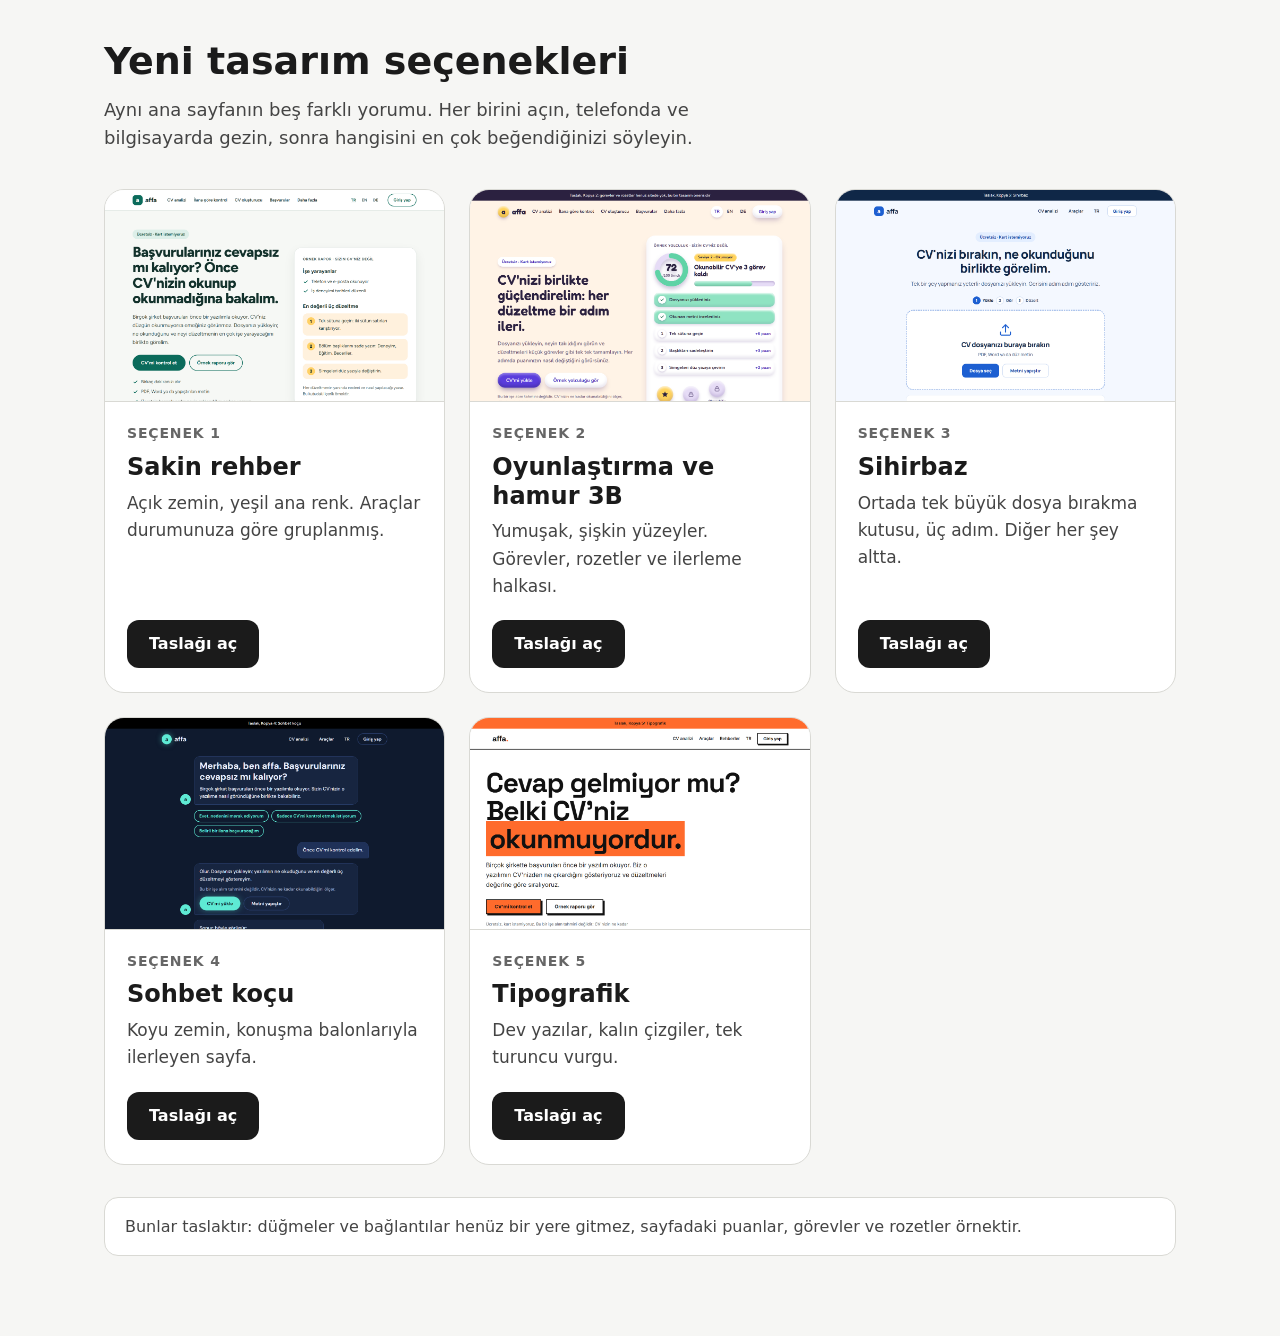
==== index.html @ 76621cd3 "Tasarim secenekleri: ana sayfa taslaklari Bes ana sayfa taslagi, galeri sayfasi ve onizleme resimler" ====
<!doctype html>
<html lang="tr">
<head>
<meta charset="utf-8">
<meta name="viewport" content="width=device-width, initial-scale=1">
<meta name="robots" content="noindex, nofollow">
<title>Yeni tasarım seçenekleri (taslak)</title>
<style>
*{box-sizing:border-box}
body{margin:0;background:#F6F6F4;color:#1B1B1B;font-family:system-ui,-apple-system,"Segoe UI",Roboto,sans-serif;font-size:18px;line-height:1.6}
main{max-width:1120px;margin:0 auto;padding:40px 24px 64px}
h1{margin:0;font-size:38px;line-height:1.15}
.lead{margin:12px 0 0;max-width:680px;color:#444}
.grid{margin-top:36px;display:grid;grid-template-columns:repeat(auto-fit,minmax(min(100%,320px),1fr));gap:24px}
.card{background:#fff;border:1px solid #D9D9D4;border-radius:20px;overflow:hidden;display:flex;flex-direction:column}
.card img{display:block;width:100%;height:auto;aspect-ratio:16/10;object-fit:cover;object-position:top;border-bottom:1px solid #D9D9D4;background:#EEE}
.body{padding:20px 22px 24px;display:flex;flex-direction:column;gap:8px;flex:1}
.no{font-size:14px;font-weight:700;letter-spacing:.06em;text-transform:uppercase;color:#666}
.body h2{margin:0;font-size:24px;line-height:1.2}
.body p{margin:0;color:#444;font-size:17px}
.go{margin-top:auto;padding-top:12px}
.go a{display:inline-flex;align-items:center;justify-content:center;min-height:48px;padding:0 22px;border-radius:12px;background:#1B1B1B;color:#fff;font-weight:700;font-size:16px;text-decoration:none}
.go a:hover{background:#000}
:focus-visible{outline:3px solid #2563EB;outline-offset:3px}
.note{margin-top:32px;padding:16px 20px;border-radius:14px;background:#fff;border:1px solid #D9D9D4;color:#444;font-size:16px}
</style>
</head>
<body>
<main>
<h1>Yeni tasarım seçenekleri</h1>
<p class="lead">Aynı ana sayfanın beş farklı yorumu. Her birini açın, telefonda ve bilgisayarda gezin, sonra hangisini en çok beğendiğinizi söyleyin.</p>

<div class="grid">
<article class="card"><img src="onizleme/kopya1.png" alt="Seçenek 1 önizlemesi: açık zeminli, yeşil renkli sakin sayfa" loading="lazy">
<div class="body"><span class="no">Seçenek 1</span><h2>Sakin rehber</h2><p>Açık zemin, yeşil ana renk. Araçlar durumunuza göre gruplanmış.</p><div class="go"><a href="kopya1-ana-sayfa.html">Taslağı aç</a></div></div></article>

<article class="card"><img src="onizleme/kopya2.png" alt="Seçenek 2 önizlemesi: krem zeminli, mor renkli, yumuşak şişkin kartlar ve rozetler" loading="lazy">
<div class="body"><span class="no">Seçenek 2</span><h2>Oyunlaştırma ve hamur 3B</h2><p>Yumuşak, şişkin yüzeyler. Görevler, rozetler ve ilerleme halkası.</p><div class="go"><a href="kopya2-oyunlastirma.html">Taslağı aç</a></div></div></article>

<article class="card"><img src="onizleme/kopya3.png" alt="Seçenek 3 önizlemesi: ortada büyük bir dosya bırakma kutusu" loading="lazy">
<div class="body"><span class="no">Seçenek 3</span><h2>Sihirbaz</h2><p>Ortada tek büyük dosya bırakma kutusu, üç adım. Diğer her şey altta.</p><div class="go"><a href="kopya3-sihirbaz.html">Taslağı aç</a></div></div></article>

<article class="card"><img src="onizleme/kopya4.png" alt="Seçenek 4 önizlemesi: koyu zeminde konuşma balonları" loading="lazy">
<div class="body"><span class="no">Seçenek 4</span><h2>Sohbet koçu</h2><p>Koyu zemin, konuşma balonlarıyla ilerleyen sayfa.</p><div class="go"><a href="kopya4-sohbet-kocu.html">Taslağı aç</a></div></div></article>

<article class="card"><img src="onizleme/kopya5.png" alt="Seçenek 5 önizlemesi: dev yazılar, kalın çizgiler, turuncu vurgu" loading="lazy">
<div class="body"><span class="no">Seçenek 5</span><h2>Tipografik</h2><p>Dev yazılar, kalın çizgiler, tek turuncu vurgu.</p><div class="go"><a href="kopya5-tipografik.html">Taslağı aç</a></div></div></article>
</div>

<p class="note">Bunlar taslaktır: düğmeler ve bağlantılar henüz bir yere gitmez, sayfadaki puanlar, görevler ve rozetler örnektir.</p>
</main>
</body>
</html>
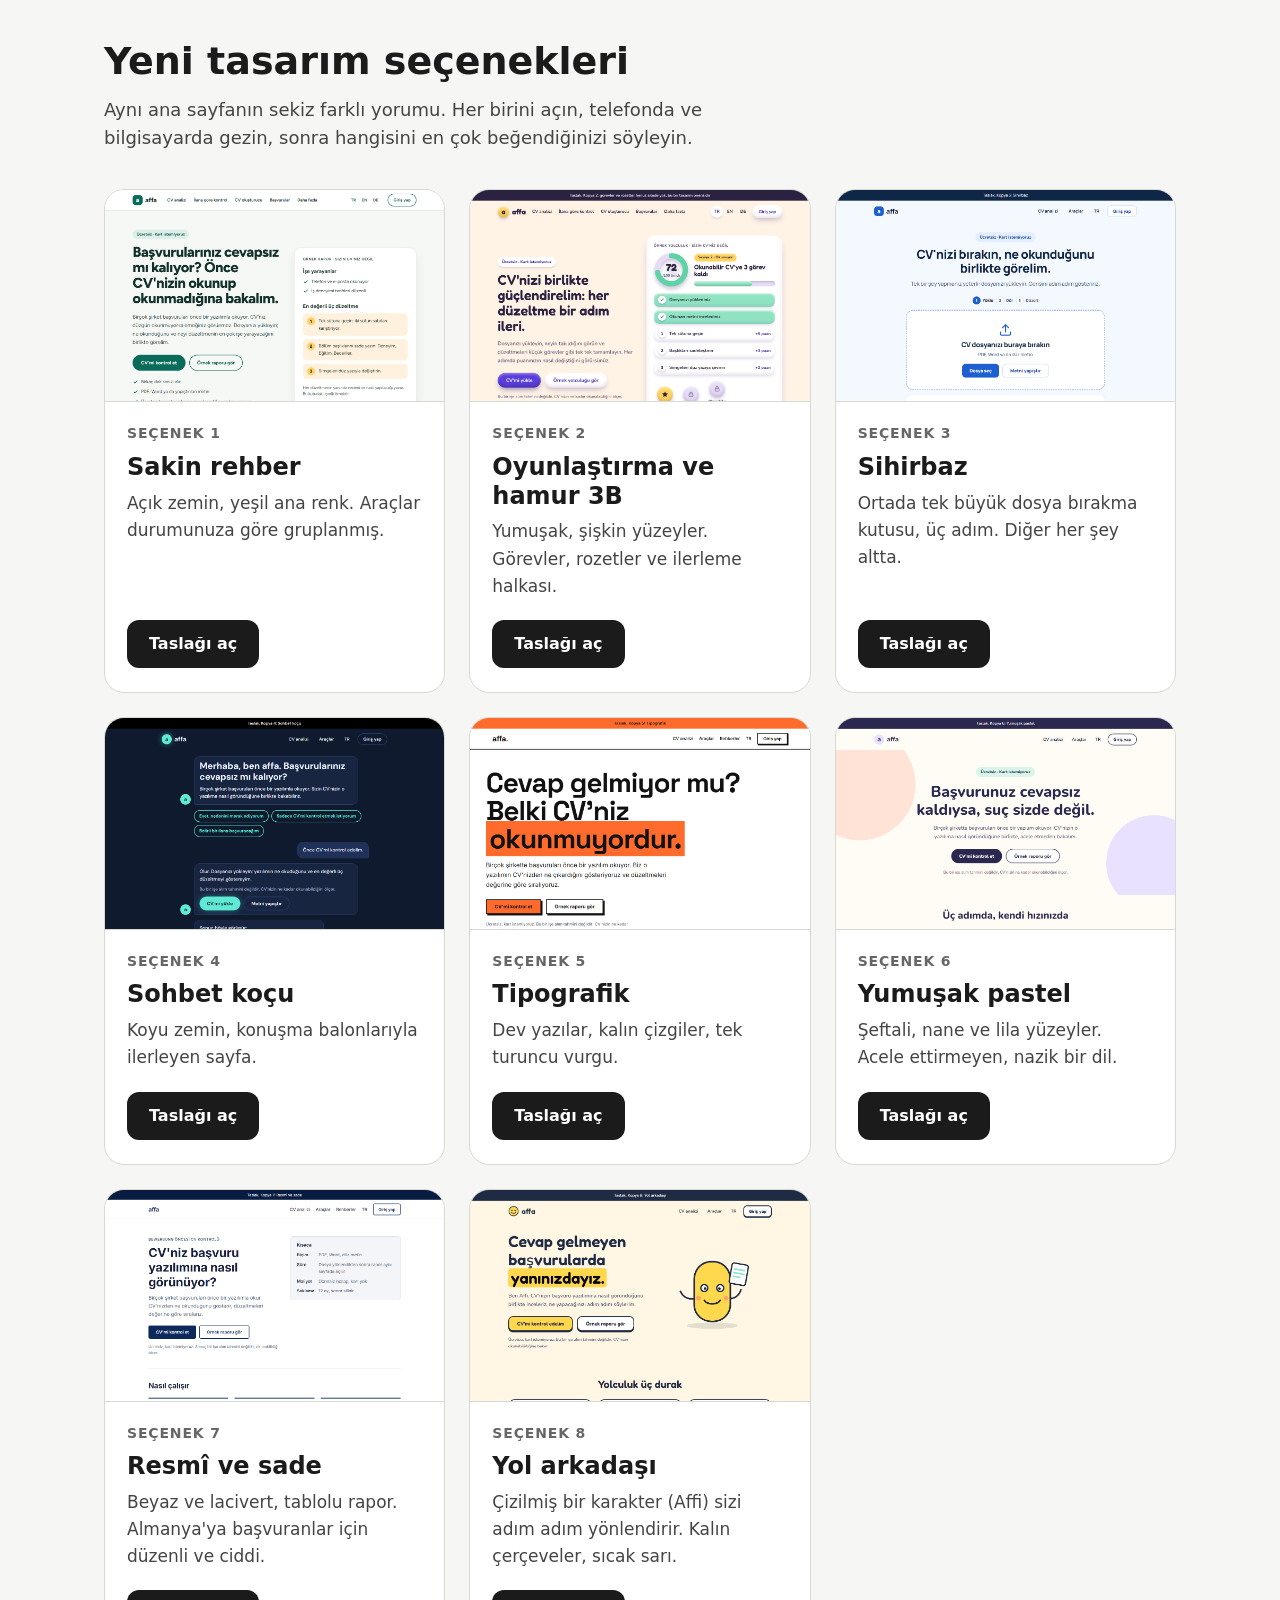
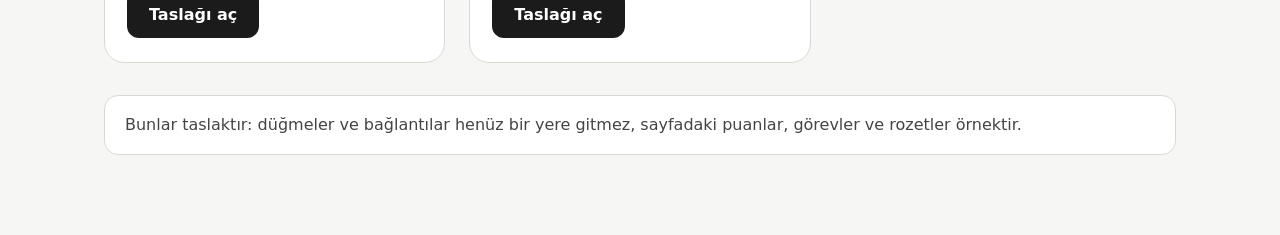
==== commit 307d162f: "feat: add options 6-8 (pastel, formal, companion) Co-Authored-By: Claude Sonnet 5.5 <noreply@anthrop" ====
--- a/index.html
+++ b/index.html
@@ -28,7 +28,7 @@
 <body>
 <main>
 <h1>Yeni tasarım seçenekleri</h1>
-<p class="lead">Aynı ana sayfanın beş farklı yorumu. Her birini açın, telefonda ve bilgisayarda gezin, sonra hangisini en çok beğendiğinizi söyleyin.</p>
+<p class="lead">Aynı ana sayfanın sekiz farklı yorumu. Her birini açın, telefonda ve bilgisayarda gezin, sonra hangisini en çok beğendiğinizi söyleyin.</p>
 
 <div class="grid">
 <article class="card"><img src="onizleme/kopya1.png" alt="Seçenek 1 önizlemesi: açık zeminli, yeşil renkli sakin sayfa" loading="lazy">
@@ -45,6 +45,15 @@
 
 <article class="card"><img src="onizleme/kopya5.png" alt="Seçenek 5 önizlemesi: dev yazılar, kalın çizgiler, turuncu vurgu" loading="lazy">
 <div class="body"><span class="no">Seçenek 5</span><h2>Tipografik</h2><p>Dev yazılar, kalın çizgiler, tek turuncu vurgu.</p><div class="go"><a href="kopya5-tipografik.html">Taslağı aç</a></div></div></article>
+
+<article class="card"><img src="onizleme/kopya6.png" alt="Seçenek 6 önizlemesi: krem zeminde şeftali, nane ve lila pastel kartlar" loading="lazy">
+<div class="body"><span class="no">Seçenek 6</span><h2>Yumuşak pastel</h2><p>Şeftali, nane ve lila yüzeyler. Acele ettirmeyen, nazik bir dil.</p><div class="go"><a href="kopya6-pastel.html">Taslağı aç</a></div></div></article>
+
+<article class="card"><img src="onizleme/kopya7.png" alt="Seçenek 7 önizlemesi: beyaz zeminde lacivert, tablolu sade sayfa" loading="lazy">
+<div class="body"><span class="no">Seçenek 7</span><h2>Resmî ve sade</h2><p>Beyaz ve lacivert, tablolu rapor. Almanya'ya başvuranlar için düzenli ve ciddi.</p><div class="go"><a href="kopya7-resmi-sade.html">Taslağı aç</a></div></div></article>
+
+<article class="card"><img src="onizleme/kopya8.png" alt="Seçenek 8 önizlemesi: sarı çizgi film karakteri ve kalın çerçeveli kartlar" loading="lazy">
+<div class="body"><span class="no">Seçenek 8</span><h2>Yol arkadaşı</h2><p>Çizilmiş bir karakter (Affi) sizi adım adım yönlendirir. Kalın çerçeveler, sıcak sarı.</p><div class="go"><a href="kopya8-yol-arkadasi.html">Taslağı aç</a></div></div></article>
 </div>
 
 <p class="note">Bunlar taslaktır: düğmeler ve bağlantılar henüz bir yere gitmez, sayfadaki puanlar, görevler ve rozetler örnektir.</p>
